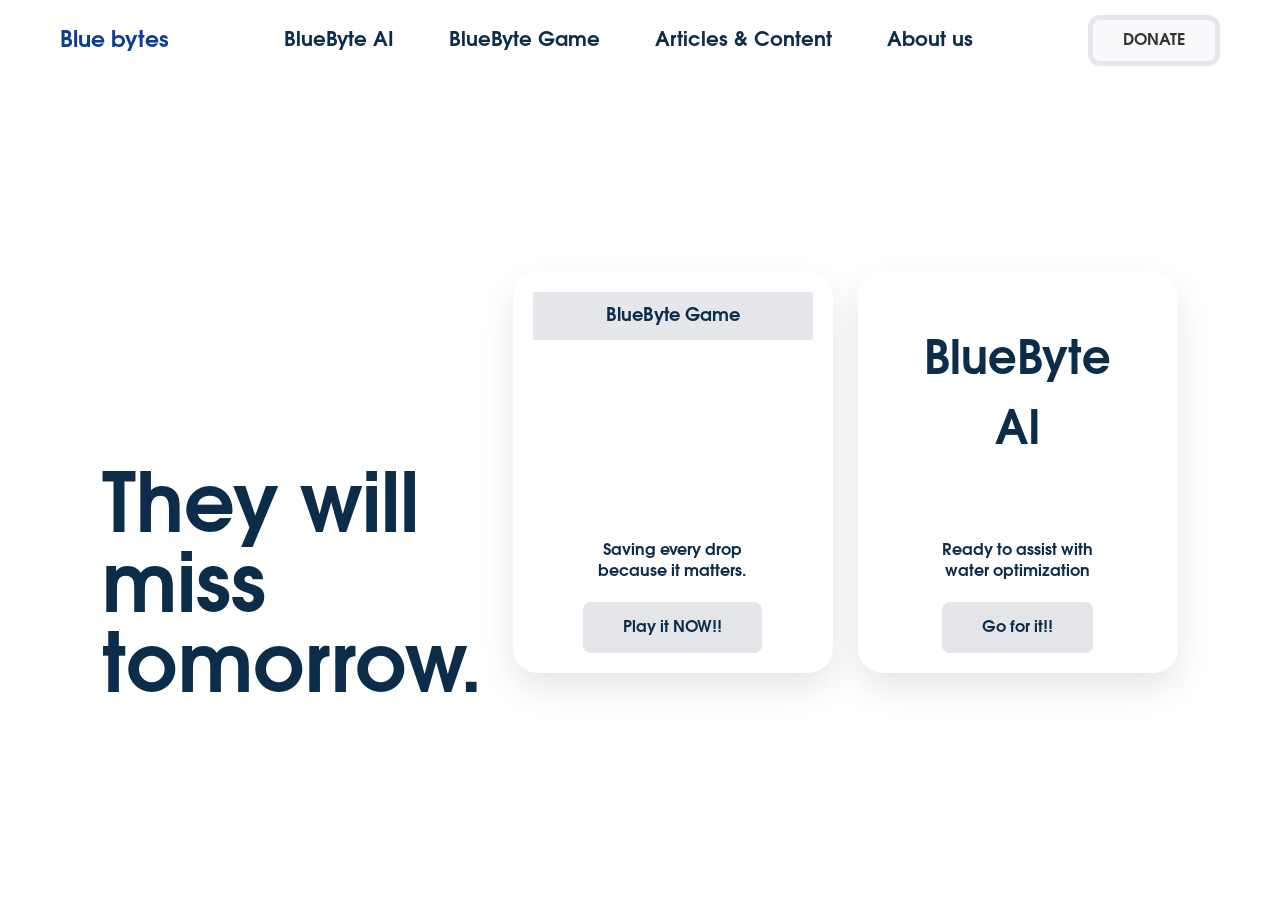
==== index.html @ 8cea908d "Add files via upload" ====
<!DOCTYPE html>
<html lang="en">
<head>
    <meta charset="UTF-8">
    <meta name="viewport" content="width=device-width, initial-scale=1.0">
    <title>BlueBytes | Future in every drop</title>
    <style>
        @font-face { font-family: 'Evolventa'; src: url('font/Evolventa-Regular.otf') format('opentype'); font-weight: normal; }
        @font-face { font-family: 'Evolventa'; src: url('font/Evolventa-Bold.otf') format('opentype'); font-weight: bold; }

        :root { --p-blue: #0b3d91; --text: #333; }
        body { margin: 0; font-family: 'Evolventa', sans-serif; background-image: url('assets/gradient.jpg'); background-size: cover; background-position: center; background-attachment: fixed; min-height: 100vh; color: #fff; overflow-x: hidden; }

        nav { display: flex; justify-content: space-between; align-items: center; padding: 15px 60px; position: relative; z-index: 10; background: white; }
        .logo { font-size: 22px; color: var(--p-blue); font-weight: bold; text-decoration: none; }
        .nav-links { display: flex; gap: 55px; list-style: none; margin: 0; padding: 0; }
        .nav-links a { text-decoration: none; color: #0b2d4a; font-weight: bold; font-size: 20px; }
        .donate-btn { text-decoration: none; color: var(--text); background: #f8fafc; border: 5px solid #e5e7eb; padding: 10px 30px; border-radius: 12px; font-weight: bold; }

        
        .hero { display: grid; grid-template-columns: 1.2fr 1fr; padding: 80px 8%; position: relative; z-index: 5; align-items: center; }
        h1 { font-size: 80px; line-height: 1; margin-bottom: 20px; font-weight: bold; }
        h1 span { color: #0b2d4a; }
        .hero-text p { font-size: 15px; max-width: 500px; line-height: 1.4; }

        .cards { display: flex; gap: 25px; align-items: flex-start; }
        .card { background: white; border-radius: 25px; width: 280px;  color: #0b2d4a;  text-align: center;  box-shadow: 0 15px 35px rgba(0,0,0,0.1);  padding: 20px; display: flex; flex-direction: column; align-items: center; }
        .card-header { background: #e5e7eb; width: 100%; padding: 12px 0; margin-bottom: 20px; font-weight: bold; font-size: 18px; }
        .card-img { width: 100%; height: 140px; background-image: url('assets/bluebytes-game.png'); background-size: cover; background-position: center; border-radius: 5px; margin-bottom: 20px; }
        .card p { font-size: 16px; font-weight: bold; margin: 20px 0; line-height: 1.3; }
        .card-btn { background: #e3e5e9; border: none; padding: 15px 40px; border-radius: 8px; cursor: pointer; font-weight: bold; font-family: 'Evolventa'; font-size: 16px; color: #0b2d4a; width: fit-content; margin-top: auto; }
        .card-offset { margin-top: 0px; }
    </style>
</head>
<body>
    <div class="grid-overlay"></div>
    <nav>
        <a href="index.html" class="logo">Blue bytes</a>
        <ul class="nav-links">
            <li><a href="ai.html">BlueByte AI</a></li>
            <li><a href="game.html">BlueByte Game</a></li>
            <li><a href="content.html">Articles & Content</a></li>
            <li><a href="about.html">About us</a></li>
            
        </ul>
        <a href="donate.html" class="donate-btn">DONATE</a>
    </nav>
    <section class="hero">
    <div class="hero-text">
        <h1>What we waste today,<br><span>They will miss tomorrow.</span></h1>
        <p>Master water conservation in our digital simulation, then let our AI optimize your real-world usage.</p>
    </div>

    <div class="cards">
        <div class="card">
            <div class="card-header">BlueByte Game</div>
            <div class="card-img"></div>
            <p>Saving every drop<br>because it matters.</p>
            <button class="card-btn" onclick="location.href='game.html'">Play it NOW!!</button>
        </div>

        <div class="card card-offset">
            <h2 style="font-size: 45px; margin-bottom: 10px;">BlueByte</h2>
            <h2 style="font-size: 45px; margin-top: 0;">AI</h2>
            <p style="margin-top: 43px;">Ready to assist with<br>water optimization</p>
            <button class="card-btn" onclick="location.href='ai.html'">Go for it!!</button>
        </div>
    </div>
    </section>
</body>
</html>
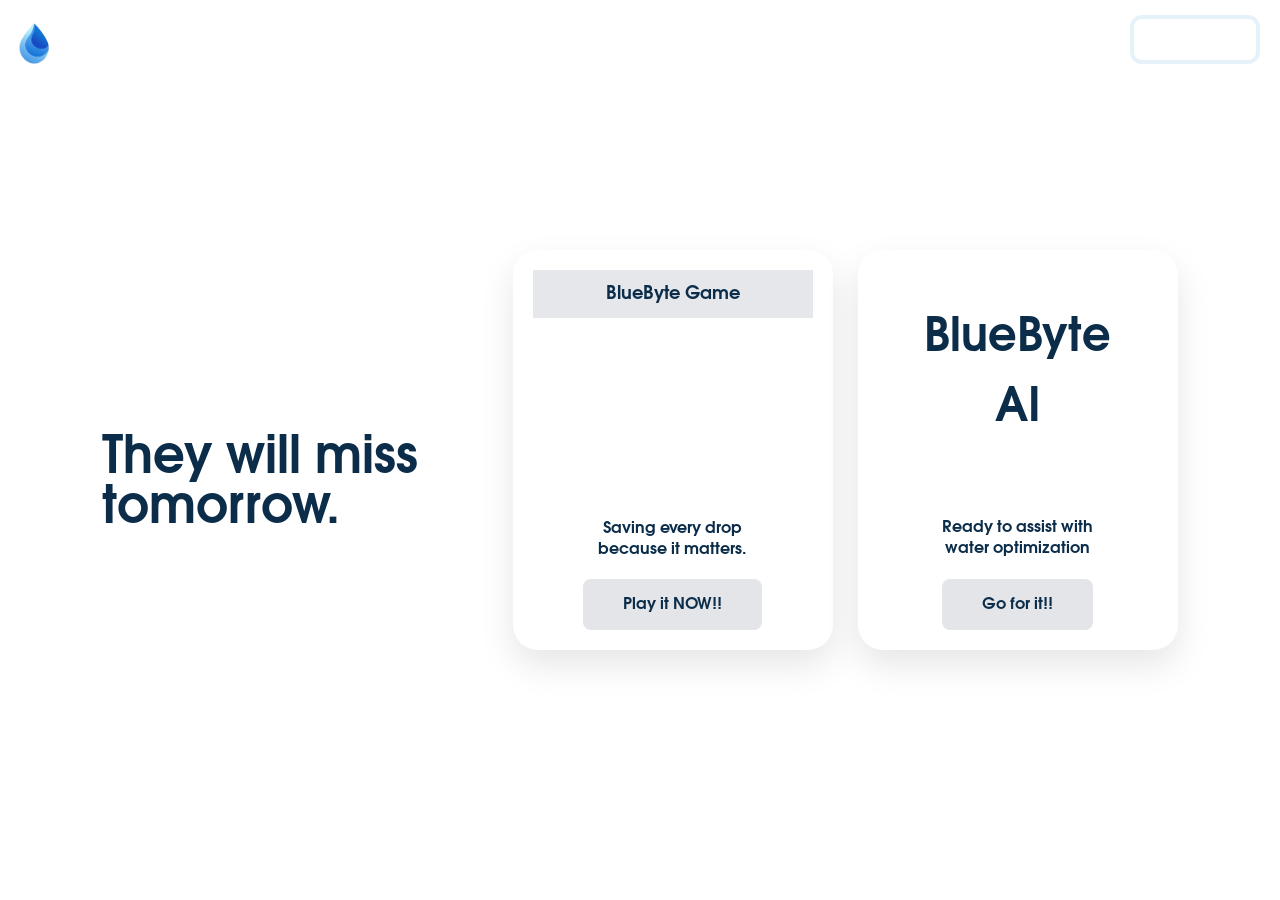
==== commit f60df8e3: "fixes -added navbar logo -fixed navbar links -added root.css to homepage" ====
--- a/index.html
+++ b/index.html
@@ -8,16 +8,7 @@
         @font-face { font-family: 'Evolventa'; src: url('font/Evolventa-Regular.otf') format('opentype'); font-weight: normal; }
         @font-face { font-family: 'Evolventa'; src: url('font/Evolventa-Bold.otf') format('opentype'); font-weight: bold; }
 
-        :root { --p-blue: #0b3d91; --text: #333; }
-        body { margin: 0; font-family: 'Evolventa', sans-serif; background-image: url('assets/gradient.jpg'); background-size: cover; background-position: center; background-attachment: fixed; min-height: 100vh; color: #fff; overflow-x: hidden; }
-
-        nav { display: flex; justify-content: space-between; align-items: center; padding: 15px 60px; position: relative; z-index: 10; background: white; }
-        .logo { font-size: 22px; color: var(--p-blue); font-weight: bold; text-decoration: none; }
-        .nav-links { display: flex; gap: 55px; list-style: none; margin: 0; padding: 0; }
-        .nav-links a { text-decoration: none; color: #0b2d4a; font-weight: bold; font-size: 20px; }
-        .donate-btn { text-decoration: none; color: var(--text); background: #f8fafc; border: 5px solid #e5e7eb; padding: 10px 30px; border-radius: 12px; font-weight: bold; }
-
-        
+        .hero-wrap{display: flex; align-items: center;justify-content: center; height: 100vh;}
         .hero { display: grid; grid-template-columns: 1.2fr 1fr; padding: 80px 8%; position: relative; z-index: 5; align-items: center; }
         h1 { font-size: 80px; line-height: 1; margin-bottom: 20px; font-weight: bold; }
         h1 span { color: #0b2d4a; }
@@ -31,20 +22,30 @@
         .card-btn { background: #e3e5e9; border: none; padding: 15px 40px; border-radius: 8px; cursor: pointer; font-weight: bold; font-family: 'Evolventa'; font-size: 16px; color: #0b2d4a; width: fit-content; margin-top: auto; }
         .card-offset { margin-top: 0px; }
     </style>
+    <link rel="stylesheet" href="root.css">
 </head>
 <body>
     <div class="grid-overlay"></div>
-    <nav>
-        <a href="index.html" class="logo">Blue bytes</a>
-        <ul class="nav-links">
-            <li><a href="ai.html">BlueByte AI</a></li>
-            <li><a href="game.html">BlueByte Game</a></li>
-            <li><a href="content.html">Articles & Content</a></li>
-            <li><a href="about.html">About us</a></li>
-            
-        </ul>
-        <a href="donate.html" class="donate-btn">DONATE</a>
-    </nav>
+    <nav id="navbar">
+    <a href="../index.html" class="logo logo-wrap">
+        <img src="../assets/logo.png" alt="logo" class="nav-logo-img">
+
+        <div class="logo-text">
+            <h3>Blue bytes</h3>
+            <p>Future in every drop.</p>
+        </div>
+    </a>
+
+    <ul class="nav-links">
+        <li><a href="../ai/ai.html">BlueByte AI</a></li>
+        <li><a href="../game/game.html">BlueByte Game</a></li>
+        <li><a href="../content/content.html">Articles & Content</a></li>
+        <li><a href="../about/about.html">About us</a></li>
+    </ul>
+
+    <a href="donate.html" class="donate-btn">DONATE</a>
+</nav>
+    <div class="hero-wrap">
     <section class="hero">
     <div class="hero-text">
         <h1>What we waste today,<br><span>They will miss tomorrow.</span></h1>
@@ -56,17 +57,21 @@
             <div class="card-header">BlueByte Game</div>
             <div class="card-img"></div>
             <p>Saving every drop<br>because it matters.</p>
-            <button class="card-btn" onclick="location.href='game.html'">Play it NOW!!</button>
+            <button class="card-btn" onclick="location.href='game/game.html'">Play it NOW!!</button>
         </div>
 
         <div class="card card-offset">
             <h2 style="font-size: 45px; margin-bottom: 10px;">BlueByte</h2>
             <h2 style="font-size: 45px; margin-top: 0;">AI</h2>
             <p style="margin-top: 43px;">Ready to assist with<br>water optimization</p>
-            <button class="card-btn" onclick="location.href='ai.html'">Go for it!!</button>
+            <button class="card-btn" onclick="location.href='ai/ai.html'">Go for it!!</button>
         </div>
     </div>
     </section>
+    </div>
+    <script src="root.js"></script>
 </body>
 </html>
 
+
+
--- a/root.css
+++ b/root.css
@@ -0,0 +1,107 @@
+@font-face { font-family: 'Evolventa'; src: url('font/Evolventa-Regular.otf') format('opentype'); font-weight: normal; }
+@font-face { font-family: 'Evolventa'; src: url('font/Evolventa-Bold.otf') format('opentype'); font-weight: bold; }
+
+:root { --p-blue: #0b3d91; --text: #333; --mist-blue:#E6F2FA; --s-blue:#1F6FB2; --acc-cyan:#4CC9F0; --c-gray:#B8C7D6; --b-text: #0b2d4a}
+body { margin: 0; font-family: 'Evolventa', sans-serif; background-image: url('assets/gradient.jpg'); background-size: cover; background-position: center; background-attachment: fixed; min-height: 100vh; color: #fff; overflow-x: hidden; display: flex; flex-direction: column; }
+nav { 
+    display:flex;
+    justify-content:space-between;
+    align-items:center;
+    padding:15px;
+    position:fixed;
+    top:0;
+    left:0;
+    width:100%;
+    z-index:100;
+    background:rgba(255,255,255,0);
+    transition:.25s ease;
+        transition: all 0.2s ease;
+ }
+ nav.scrolled{
+        background-color: white;
+ }
+.logo { font-size: 22px; color: white; font-weight: bold; text-decoration: none; }
+.logo.scrolled{color: var(--p-blue) ;}
+.logo img {
+    height: 50px;
+    transition: transform 0.4s cubic-bezier(0.175, 0.885, 0.32, 1.275);
+}
+
+.logo:hover img {
+    transform: rotate(-10deg) scale(1.1); 
+}
+.logo-text {
+    color:white;
+}
+.logo-wrap {
+    display:flex;
+    align-items:center;
+    gap:15px;
+    transition: all 0.3s ease;
+}
+
+.nav-logo-img {
+    height:45px;
+}
+
+.logo-text h3 {
+    margin:0;
+    font-size:18px;
+}
+
+.logo-text p {
+    margin:0;
+    font-size:12px;
+    opacity:.8;
+}
+.logo-wrap:hover {
+    transform: translateY(-2px);
+}
+nav.scrolled .logo-text h3,
+nav.scrolled .logo-text p {
+    color: #0b2d4a;
+}
+nav.scrolled .logo-text p {
+    opacity: 0.7;
+}
+.nav-links { display: flex; gap: 55px; list-style: none; margin: 0; padding: 0; }
+
+.nav-links a { 
+        text-decoration: none;
+         color: white; 
+         font-weight: bold; 
+         font-size: 20px;
+         transition: all 0.5s ease;
+         display: inline-block;
+        }
+.nav-links a.scrolled{color:#0b2d4a ;}
+.nav-links a:hover{
+        transform: translateY(-3px);
+}
+.donate-btn { 
+        text-decoration: none;
+         color: var(--text); 
+         background: #f8fafc00; 
+         border: 4px solid var(--mist-blue); 
+         padding: 10px 30px; 
+         border-radius: 12px; 
+         font-weight: bold;
+         margin-bottom: 10px;
+         margin-right: 35px;
+         transition: all 0.15s linear;
+         color: white;
+        }
+.donate-btn.scrolled{
+        color:black;
+        border-color: var(--b-text);
+}
+.donate-btn.scrolled:hover{
+        background-color: var(--b-text);
+        color: white;
+}
+.donate-btn:hover{
+        background-color: var(--mist-blue);
+        color: var(--text);
+}
+h1 { font-size: 50px; line-height: 1; margin-bottom: 20px; font-weight: bold; }
+h1 span { color: #0b2d4a; }       
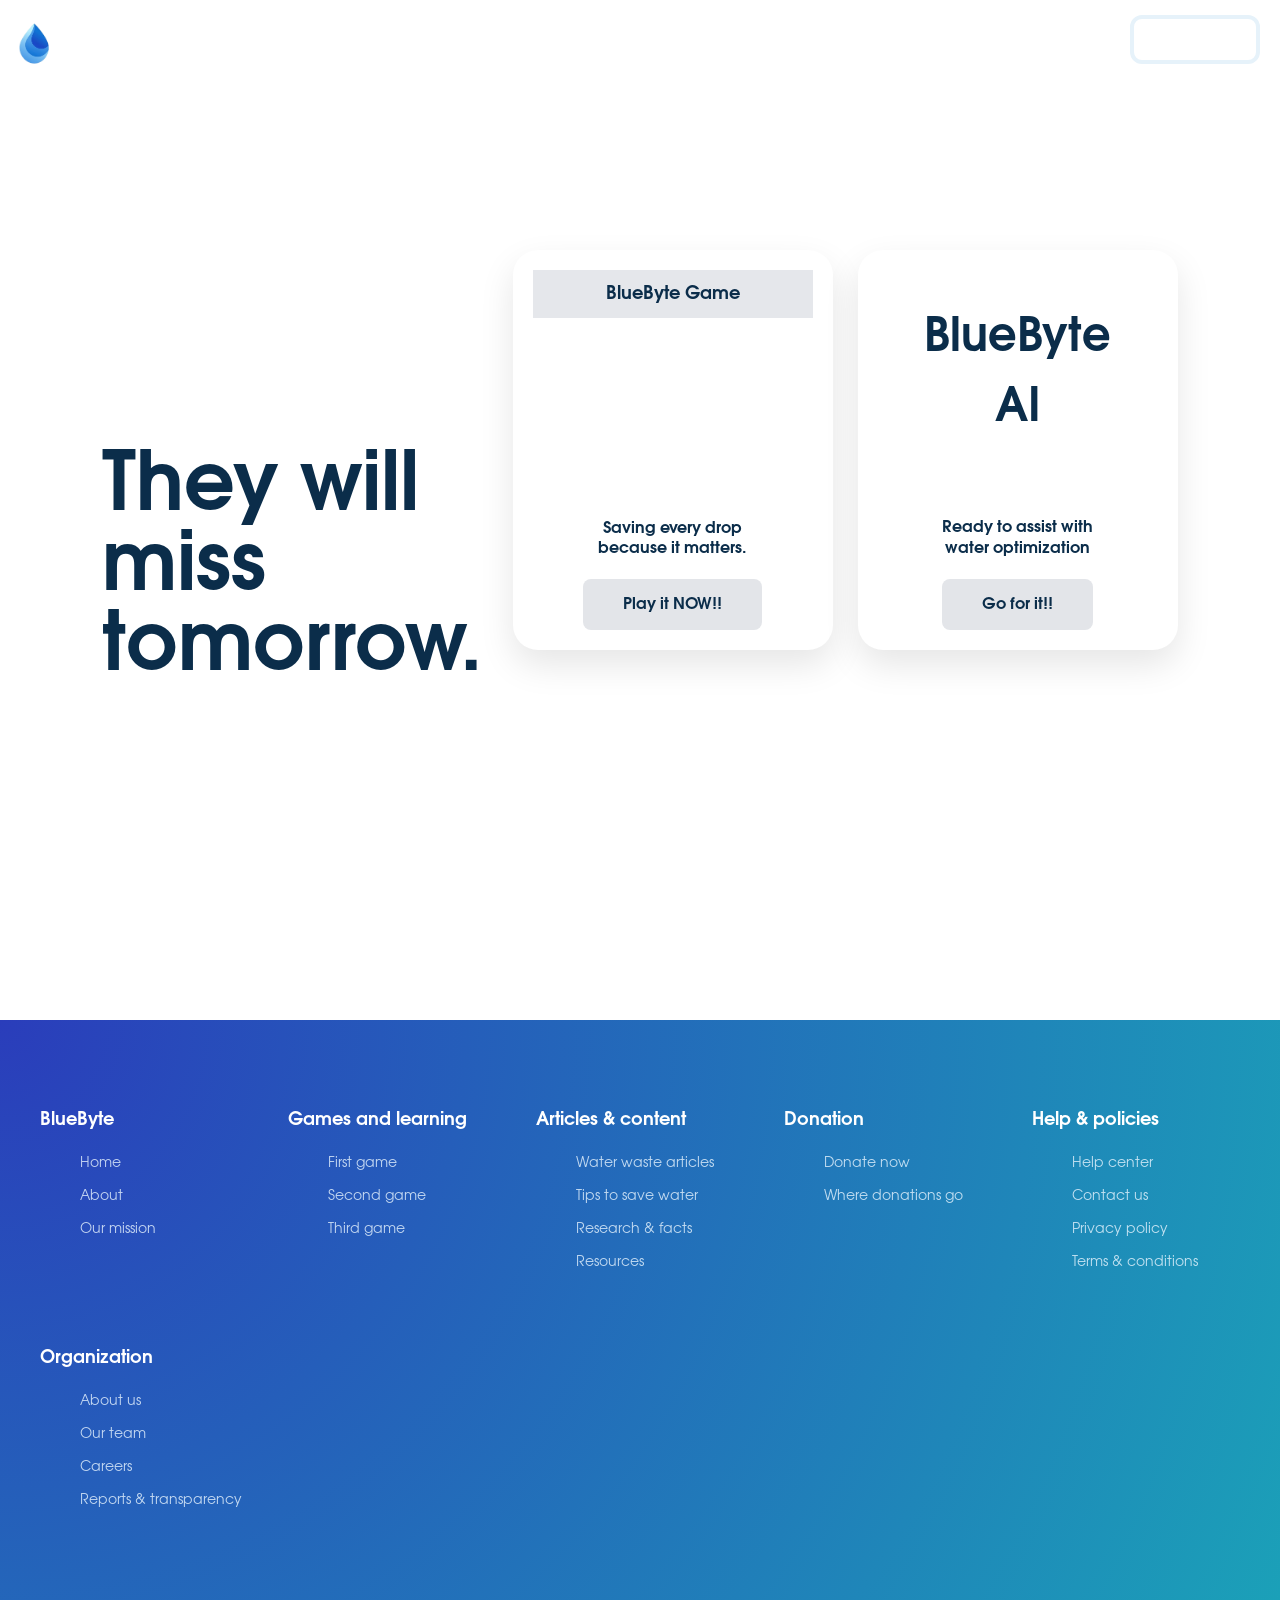
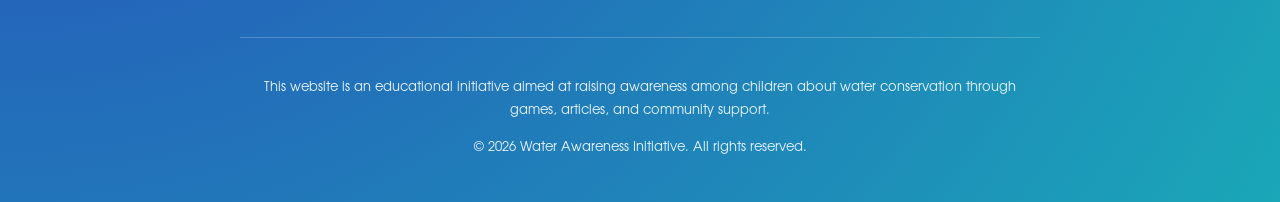
==== commit db34dab9: "Add Footer and Content Page" ====
--- a/index.html
+++ b/index.html
@@ -4,10 +4,11 @@
     <meta charset="UTF-8">
     <meta name="viewport" content="width=device-width, initial-scale=1.0">
     <title>BlueBytes | Future in every drop</title>
+    <link rel="stylesheet" href="root.css">
     <style>
         @font-face { font-family: 'Evolventa'; src: url('font/Evolventa-Regular.otf') format('opentype'); font-weight: normal; }
         @font-face { font-family: 'Evolventa'; src: url('font/Evolventa-Bold.otf') format('opentype'); font-weight: bold; }
-
+        body{background-image: url('assets/gradient.jpg')}
         .hero-wrap{display: flex; align-items: center;justify-content: center; height: 100vh;}
         .hero { display: grid; grid-template-columns: 1.2fr 1fr; padding: 80px 8%; position: relative; z-index: 5; align-items: center; }
         h1 { font-size: 80px; line-height: 1; margin-bottom: 20px; font-weight: bold; }
@@ -22,13 +23,13 @@
         .card-btn { background: #e3e5e9; border: none; padding: 15px 40px; border-radius: 8px; cursor: pointer; font-weight: bold; font-family: 'Evolventa'; font-size: 16px; color: #0b2d4a; width: fit-content; margin-top: auto; }
         .card-offset { margin-top: 0px; }
     </style>
-    <link rel="stylesheet" href="root.css">
+    
 </head>
 <body>
     <div class="grid-overlay"></div>
     <nav id="navbar">
-    <a href="../index.html" class="logo logo-wrap">
-        <img src="../assets/logo.png" alt="logo" class="nav-logo-img">
+    <a href="index.html" class="logo logo-wrap">
+        <img src="assets/logo.png" alt="logo" class="nav-logo-img">
 
         <div class="logo-text">
             <h3>Blue bytes</h3>
@@ -37,13 +38,13 @@
     </a>
 
     <ul class="nav-links">
-        <li><a href="../ai/ai.html">BlueByte AI</a></li>
-        <li><a href="../game/game.html">BlueByte Game</a></li>
-        <li><a href="../content/content.html">Articles & Content</a></li>
-        <li><a href="../about/about.html">About us</a></li>
+        <li><a href="ai/ai.html">BlueByte AI</a></li>
+        <li><a href="game/game.html">BlueByte Game</a></li>
+        <li><a href="content/content.html">Articles & Content</a></li>
+        <li><a href="about/about.html">About us</a></li>
     </ul>
 
-    <a href="donate.html" class="donate-btn">DONATE</a>
+    <a href="donate/donate.html" class="donate-btn">DONATE</a>
 </nav>
     <div class="hero-wrap">
     <section class="hero">
@@ -69,9 +70,88 @@
     </div>
     </section>
     </div>
+    <footer>
+    <div class="footer-grid">
+
+      <div>
+        <h3>BlueByte</h3>
+        <ul>
+          <li><a href="index.html">Home</a></li>
+          <li><a href="about/about.html">About</a></li>
+          <li><a href="about/about.html">Our mission</a></li>
+        </ul>
+      </div>
+
+      <div>
+        <h3>Games and learning</h3>
+        <ul>
+          <li><a href="#">First game</a></li>
+          <li><a href="#">Second game</a></li>
+          <li><a href="#">Third game</a></li>
+        </ul>
+      </div>
+
+      <div>
+        <h3>Articles & content</h3>
+        <ul>
+          <li><a href="#">Water waste articles</a></li>
+          <li><a href="#">Tips to save water</a></li>
+          <li><a href="#">Research & facts</a></li>
+          <li><a href="#">Resources</a></li>
+        </ul>
+      </div>
+
+      <div>
+        <h3>Donation</h3>
+        <ul>
+          <li><a href="donate/donate.html">Donate now</a></li>
+          <li><a href="donate/donate.html">Where donations go</a></li>
+        </ul>
+      </div>
+
+      <div>
+        <h3>Help & policies</h3>
+        <ul>
+          <li><a href="#">Help center</a></li>
+          <li><a href="#">Contact us</a></li>
+          <li><a href="#">Privacy policy</a></li>
+          <li><a href="#">Terms & conditions</a></li>
+        </ul>
+      </div>
+
+      <div>
+        <h3>Organization</h3>
+        <ul>
+          <li><a href="about/about.html">About us</a></li>
+          <li><a href="#">Our team</a></li>
+          <li><a href="#">Careers</a></li>
+          <li><a href="#">Reports & transparency</a></li>
+        </ul>
+      </div>
+
+    </div>
+
+    <div class="footer-icons">
+      <a href="#"><i class="fab fa-instagram"></i></a>
+      <a href="#"><i class="fab fa-facebook"></i></a>
+      <a href="#"><i class="fab fa-twitter"></i></a>
+      <a href="#"><i class="fa fa-envelope"></i></a>
+    </div>
+
+    <div class="footer-bottom">
+      <p>
+        This website is an educational initiative aimed at raising awareness among children
+        about water conservation through games, articles, and community support.
+      </p>
+      <p>
+        © 2026 Water Awareness Initiative. All rights reserved.
+      </p>
+    </div>
+  </footer>
     <script src="root.js"></script>
 </body>
 </html>
 
 
 
+
--- a/root.css
+++ b/root.css
@@ -2,7 +2,7 @@
 @font-face { font-family: 'Evolventa'; src: url('font/Evolventa-Bold.otf') format('opentype'); font-weight: bold; }
 
 :root { --p-blue: #0b3d91; --text: #333; --mist-blue:#E6F2FA; --s-blue:#1F6FB2; --acc-cyan:#4CC9F0; --c-gray:#B8C7D6; --b-text: #0b2d4a}
-body { margin: 0; font-family: 'Evolventa', sans-serif; background-image: url('assets/gradient.jpg'); background-size: cover; background-position: center; background-attachment: fixed; min-height: 100vh; color: #fff; overflow-x: hidden; display: flex; flex-direction: column; }
+body { margin: 0; font-family: 'Evolventa', sans-serif; background-size: cover; background-position: center; background-attachment: fixed; min-height: 100vh; color: #fff; overflow-x: hidden; display: flex; flex-direction: column; }
 nav { 
     display:flex;
     justify-content:space-between;
@@ -104,4 +104,78 @@
         color: var(--text);
 }
 h1 { font-size: 50px; line-height: 1; margin-bottom: 20px; font-weight: bold; }
-h1 span { color: #0b2d4a; }       +h1 span { color: #0b2d4a; } 
+footer {
+      margin-top: 120px;
+      padding: 70px 40px 30px;
+      background: radial-gradient(circle at top left, #2a3dbb, #1aa7b8);
+      color: #fff;
+    }
+
+    .footer-grid {
+      display: grid;
+      grid-template-columns: repeat(auto-fit, minmax(180px, 1fr));
+      gap: 40px;
+      max-width: 1200px;
+      margin: 0 auto;
+    }
+
+    footer h3 {
+      margin-bottom: 20px;
+      font-size: 18px;
+      font-weight: 600;
+      color: #fff;
+    }
+
+    footer ul {
+      list-style: none;
+    }
+
+    footer ul li {
+      margin-bottom: 12px;
+    }
+
+    footer ul li a {
+      color: #eaf6ff;
+      text-decoration: none;
+      font-size: 14px;
+      opacity: 0.8;
+      transition: opacity 0.3s;
+    }
+
+    footer ul li a:hover {
+      opacity: 1;
+      text-decoration: underline;
+    }
+
+    .footer-icons {
+      margin-top: 50px;
+      text-align: center;
+    }
+
+    .footer-icons a {
+      color: white;
+      font-size: 24px;
+      margin: 0 15px;
+      text-decoration: none;
+      transition: transform 0.3s;
+      display: inline-block;
+    }
+
+    .footer-icons a:hover {
+      transform: translateY(-5px);
+      color: var(--acc-cyan);
+    }
+
+    .footer-bottom {
+      margin-top: 40px;
+      padding-top: 25px;
+      border-top: 1px solid rgba(255,255,255,0.2);
+      text-align: center;
+      font-size: 13px;
+      color: #eaf6ff;
+      line-height: 1.8;
+      max-width: 800px;
+      margin-left: auto;
+      margin-right: auto;
+    }      
